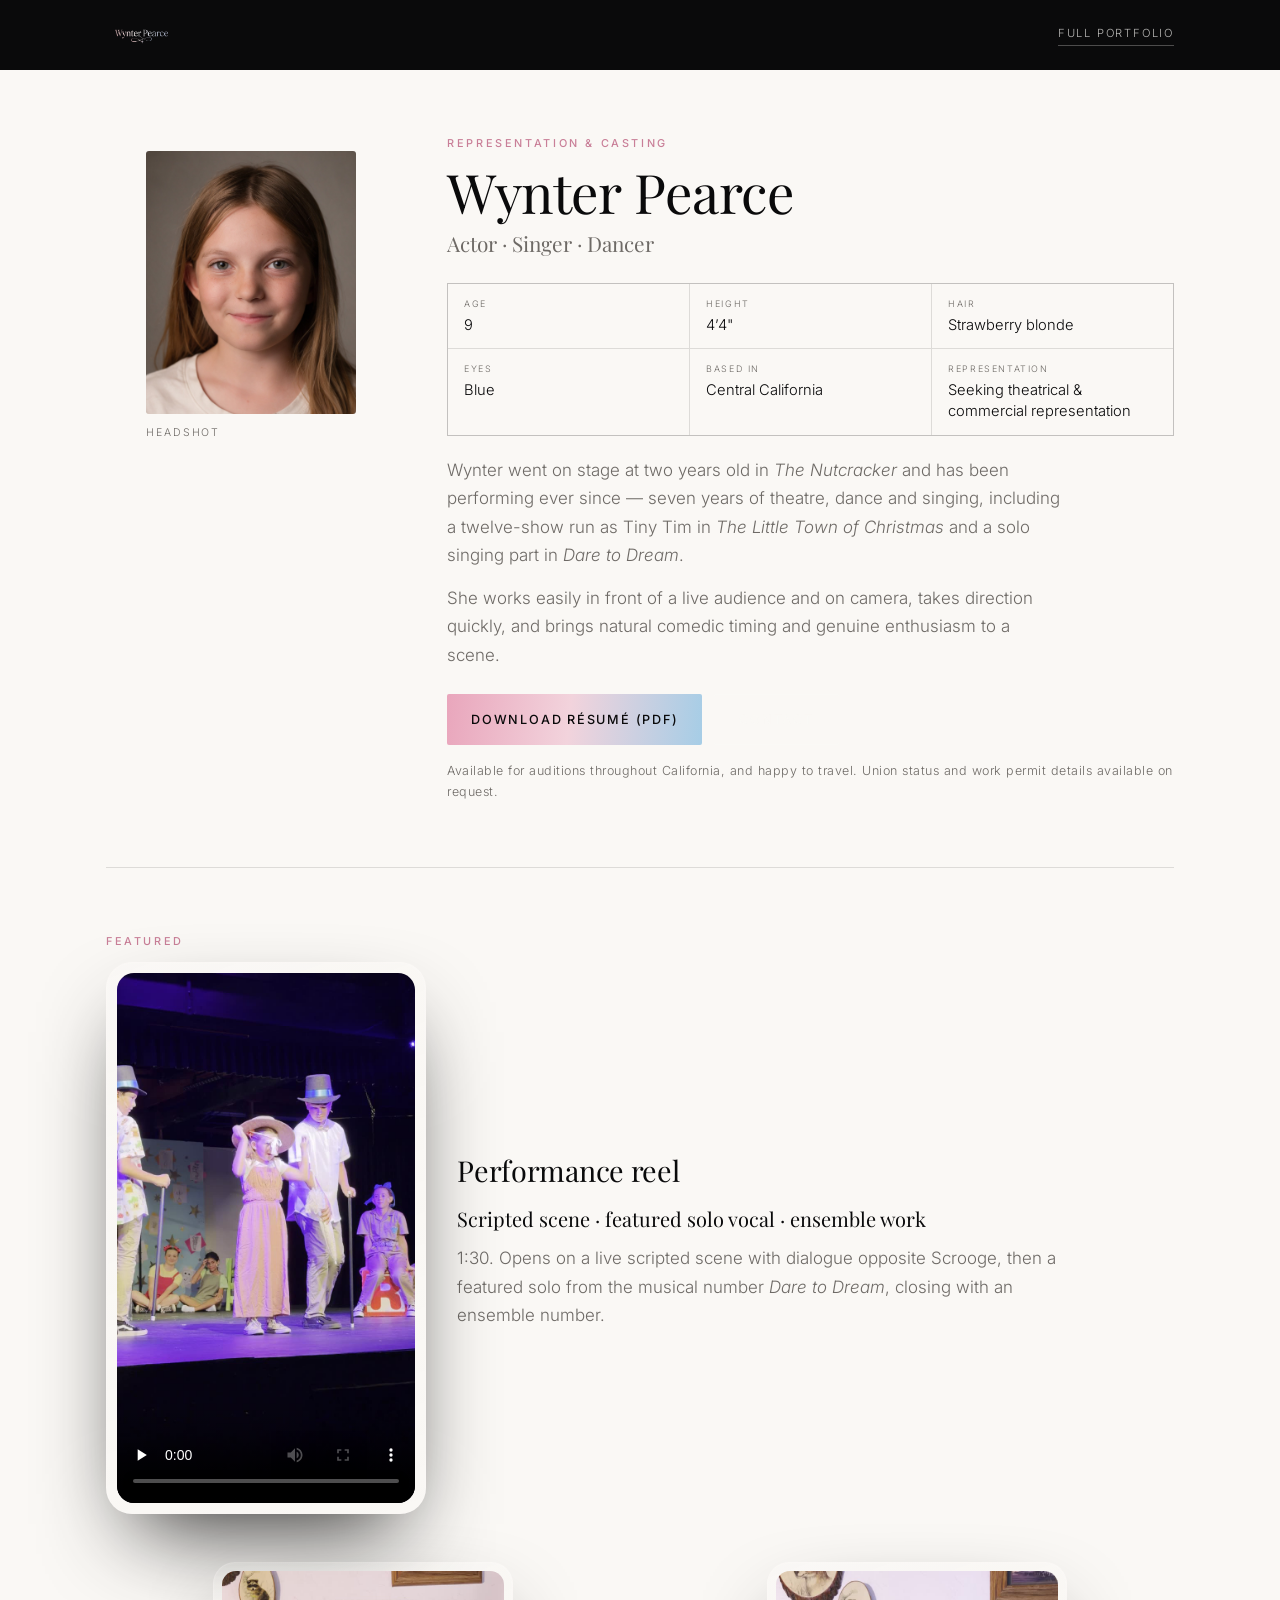
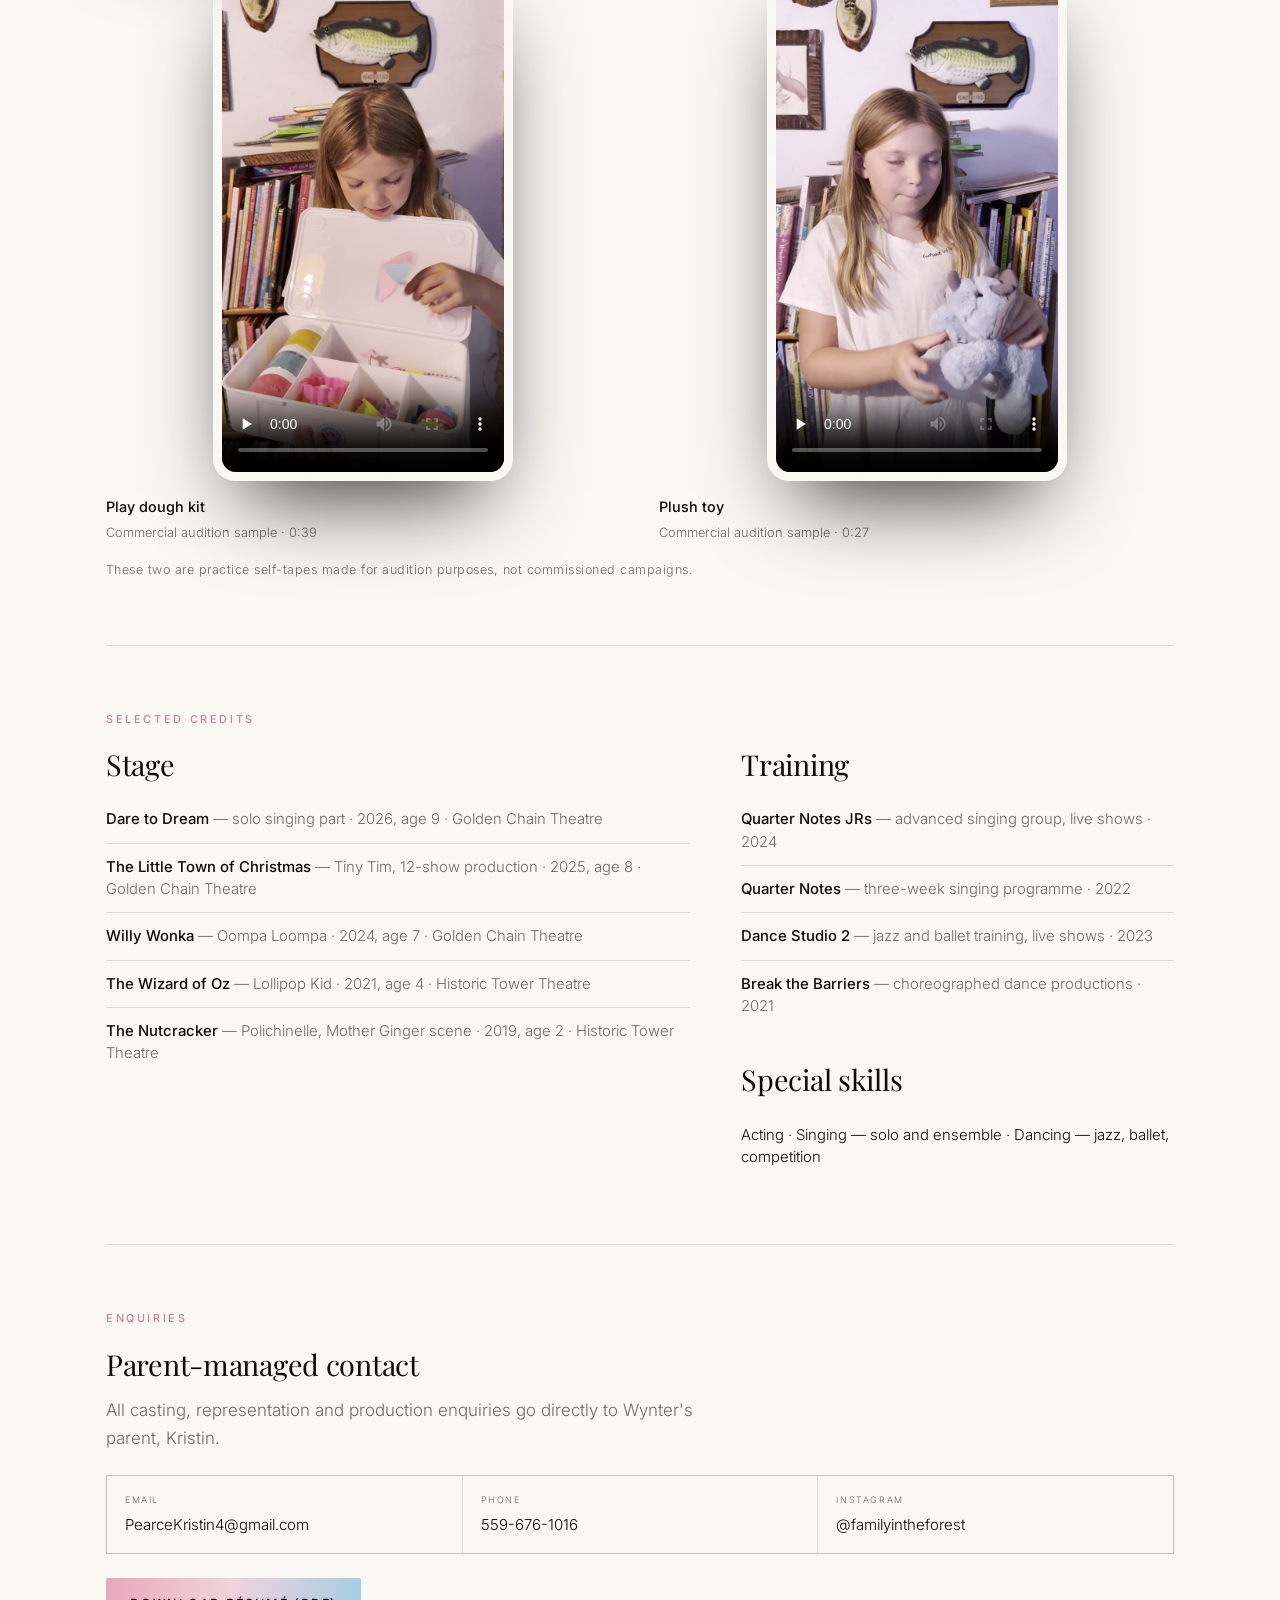
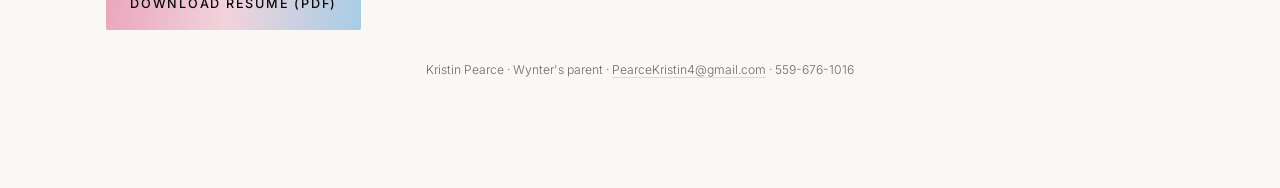
==== representation/index.html @ f8c3c770 "Add the representation and casting page for agency submissions - new page at /representation: headsh" ====
<!DOCTYPE html>
<html lang="en">
<head>
<meta charset="utf-8">
<meta name="viewport" content="width=device-width, initial-scale=1">
<title>Wynter Pearce — Representation &amp; Casting | Actor, Singer, Dancer</title>
<meta name="description" content="Representation and casting information for Wynter Pearce, a nine-year-old actor, singer and dancer from Central California. Performance reel, commercial audition samples, selected credits and a downloadable résumé. Enquiries handled by her parent.">
<link rel="canonical" href="https://wynterpearce.com/representation">
<meta name="theme-color" content="#0A0A0B">
<script>document.documentElement.className += ' js';</script>
<meta name="robots" content="index, follow">

<meta property="og:type" content="profile">
<meta property="og:title" content="Wynter Pearce — Representation &amp; Casting">
<meta property="og:description" content="Child actor, singer and dancer in Central California. Performance reel, commercial audition samples and credits for agents and casting directors.">
<meta property="og:url" content="https://wynterpearce.com/representation">
<meta property="og:image" content="https://wynterpearce.com/assets/img/representation-og.jpg">
<meta property="og:image:width" content="1200">
<meta property="og:image:height" content="630">
<meta property="og:image:alt" content="Wynter Pearce, actor, singer and dancer">
<meta name="twitter:card" content="summary_large_image">
<meta name="twitter:title" content="Wynter Pearce — Representation &amp; Casting">
<meta name="twitter:description" content="Child actor, singer and dancer in Central California. Performance reel, commercial audition samples and credits.">
<meta name="twitter:image" content="https://wynterpearce.com/assets/img/representation-og.jpg">

<link rel="icon" href="../assets/img/favicon.png" type="image/png">
<link rel="apple-touch-icon" href="../assets/img/favicon-180.png">
<link rel="preconnect" href="https://fonts.googleapis.com">
<link rel="preconnect" href="https://fonts.gstatic.com" crossorigin>
<link href="https://fonts.googleapis.com/css2?family=Playfair+Display:ital,wght@0,400;0,500;1,400&family=Inter:wght@300;400;500&display=swap" rel="stylesheet">
<link rel="stylesheet" href="../assets/css/styles.css">
<style>
/* ---- representation page only: quiet, scannable, no distractions ---- */
.rep{background:var(--paper)}
.rep__bar{background:var(--ink)}
.rep__bar-in{
  width:100%; max-width:var(--maxw); margin:0 auto; padding:20px var(--gut);
  display:flex; align-items:center; gap:20px;
}
.rep__bar-in img{height:30px; width:auto}
.rep__back{
  margin-left:auto; font-size:.7rem; letter-spacing:.16em; text-transform:uppercase;
  color:rgba(250,248,245,.72); border-bottom:1px solid rgba(250,248,245,.28); padding-bottom:3px;
}
.rep__back:hover{color:#fff}
.rep__wrap{width:100%; max-width:var(--maxw); margin:0 auto; padding:0 var(--gut)}
.rep section{padding:clamp(38px,5vw,64px) 0; border-bottom:1px solid var(--hair)}
.rep section:last-of-type{border-bottom:none}
.rep__eyebrow{
  font-size:.68rem; letter-spacing:.24em; text-transform:uppercase; color:var(--rose-deep);
  font-weight:500; margin-bottom:12px;
}
.rep h1{font-size:clamp(2.2rem,5vw,3.4rem); line-height:1.02; margin-bottom:6px}
.rep__tag{font-family:var(--display); font-size:clamp(1.05rem,1.7vw,1.3rem); color:var(--grey); margin-bottom:20px}
.rep h2{font-size:clamp(1.3rem,2.4vw,1.8rem); margin-bottom:8px}
.rep__intro{display:grid; grid-template-columns:minmax(190px,290px) 1fr; gap:clamp(24px,4vw,60px); align-items:start}
.rep__shot img{width:100%; height:auto; display:block; border-radius:3px}
.rep__shot figcaption{
  margin-top:10px; font-size:.66rem; letter-spacing:.18em; text-transform:uppercase; color:var(--grey);
}
.rep__stats{display:grid; grid-template-columns:repeat(3,1fr); gap:1px; margin:22px 0 20px;
  background:var(--hair); border:1px solid var(--hair)}
.rep__stats > div{background:var(--paper); padding:12px 16px}
.rep__stats dt{font-size:.56rem; letter-spacing:.18em; text-transform:uppercase; color:var(--grey); margin-bottom:4px}
.rep__stats dd{margin:0; font-size:.92rem; line-height:1.45}
.rep__body{color:var(--grey); max-width:62ch}
.rep__body + .rep__body{margin-top:14px}
.rep__actions{display:flex; flex-wrap:wrap; gap:12px; margin-top:24px}
.rep__meta{margin-top:16px; font-size:.78rem; letter-spacing:.04em; color:var(--grey)}
.rep__feature{display:grid; grid-template-columns:minmax(220px,300px) 1fr; gap:clamp(24px,4vw,56px); align-items:center}
.rep__player{width:100%}
.rep__player .frame{margin:0}
.rep__player .frame__video{aspect-ratio:9/16}
.rep__credit{font-family:var(--display); font-size:clamp(1.05rem,1.7vw,1.25rem); margin-bottom:8px}
.rep__comms{display:grid; grid-template-columns:1fr 1fr; gap:clamp(20px,3vw,40px); margin-top:clamp(30px,4vw,48px)}
.rep__comms figure{margin:0}
.rep__comms figcaption{margin-top:14px; font-size:.8rem; color:var(--grey)}
.rep__comms figcaption strong{display:block; font-weight:500; color:var(--ink); font-size:.9rem; margin-bottom:3px}
.rep__cols{display:grid; grid-template-columns:1.35fr 1fr; gap:clamp(24px,4vw,60px)}
.rep__list{margin:0}
.rep__list li{
  padding:12px 0; border-bottom:1px solid var(--hair); font-size:.93rem; line-height:1.5;
}
.rep__list li:last-child{border-bottom:none}
.rep__list strong{font-weight:500}
.rep__list em{font-style:normal; color:var(--grey)}
.rep__contact{
  display:grid; grid-template-columns:repeat(3,1fr); gap:1px; background:var(--hair);
  border:1px solid var(--hair); margin-top:22px;
}
.rep__contact > a, .rep__contact > div{background:var(--paper); padding:16px 18px; display:block}
.rep__contact dt{font-size:.56rem; letter-spacing:.18em; text-transform:uppercase; color:var(--grey); margin-bottom:5px}
.rep__contact dd, .rep__contact span{display:block; font-size:.94rem; color:var(--ink); margin:0}
.rep__contact a:hover span{color:var(--rose-deep)}
.rep__foot{padding:30px 0 44px; font-size:.76rem; color:var(--grey); text-align:center}
.rep__foot a{border-bottom:1px solid var(--hair)}
@media (max-width:820px){
  .rep__intro, .rep__feature, .rep__cols{grid-template-columns:1fr; gap:26px}
  .rep__stats{grid-template-columns:repeat(2,1fr)}
  .rep__stats > div:last-child{grid-column:1 / -1}
  .rep__comms{grid-template-columns:1fr}
  .rep__contact{grid-template-columns:1fr}
  .rep__player .frame{width:min(300px,84%)}
}
</style>
</head>
<body class="rep">

<header class="rep__bar">
  <div class="rep__bar-in">
    <a href="../index.html" aria-label="Wynter Pearce — full portfolio">
      <img src="../assets/img/logo-transparent.png" alt="Wynter Pearce" width="900" height="381">
    </a>
    <a class="rep__back" href="../index.html">Full portfolio</a>
  </div>
</header>

<main class="rep__wrap">

  <!-- ---- who she is, at a glance ---- -->
  <section>
    <div class="rep__intro">
      <figure class="rep__shot">
        <img src="../assets/img/headshot-studio.jpg" alt="Wynter Pearce — headshot" width="1000" height="1250">
        <figcaption>Headshot</figcaption>
      </figure>

      <div>
        <p class="rep__eyebrow">Representation &amp; casting</p>
        <h1>Wynter Pearce</h1>
        <p class="rep__tag">Actor &middot; Singer &middot; Dancer</p>

        <dl class="rep__stats">
          <div><dt>Age</dt><dd>9</dd></div>
          <div><dt>Height</dt><dd>4&rsquo;4&quot;</dd></div>
          <div><dt>Hair</dt><dd>Strawberry blonde</dd></div>
          <div><dt>Eyes</dt><dd>Blue</dd></div>
          <div><dt>Based in</dt><dd>Central California</dd></div>
          <div><dt>Representation</dt><dd>Seeking theatrical &amp; commercial representation</dd></div>
        </dl>

        <p class="rep__body">Wynter went on stage at two years old in <em>The Nutcracker</em> and has been performing ever since &mdash; seven years of theatre, dance and singing, including a twelve-show run as Tiny Tim in <em>The Little Town of Christmas</em> and a solo singing part in <em>Dare to Dream</em>.</p>
        <p class="rep__body">She works easily in front of a live audience and on camera, takes direction quickly, and brings natural comedic timing and genuine enthusiasm to a scene.</p>

        <div class="rep__actions">
          <a class="btn btn--primary" href="../assets/wynter-pearce-resume.pdf" download>Download résumé (PDF)</a>
          <a class="btn btn--ghost" href="#contact">Contact</a>
        </div>
        <p class="rep__meta">Available for auditions throughout California, and happy to travel. Union status and work permit details available on request.</p>
      </div>
    </div>
  </section>

  <!-- ---- featured performance ---- -->
  <section>
    <p class="rep__eyebrow">Featured</p>
    <div class="rep__feature">
      <div class="rep__player">
        <div class="frame">
          <video class="frame__video" controls playsinline preload="none"
                 poster="../assets/img/poster-reel.jpg"
                 aria-label="Wynter Pearce performance reel, 90 seconds">
            <source src="../assets/video/reel-1080.mp4" type="video/mp4">
          </video>
        </div>
      </div>
      <div>
        <h2>Performance reel</h2>
        <p class="rep__credit">Scripted scene &middot; featured solo vocal &middot; ensemble work</p>
        <p class="rep__body">1:30. Opens on a live scripted scene with dialogue opposite Scrooge, then a featured solo from the musical number <em>Dare to Dream</em>, closing with an ensemble number.</p>
      </div>
    </div>

    <div class="rep__comms">
      <figure>
        <div class="frame frame--tight">
          <video class="frame__video" controls playsinline preload="none"
                 poster="../assets/img/poster-youngwild.jpg"
                 aria-label="Commercial audition sample: play dough kit">
            <source src="../assets/video/commercial-youngwild.mp4" type="video/mp4">
          </video>
        </div>
        <figcaption><strong>Play dough kit</strong>Commercial audition sample &middot; 0:39</figcaption>
      </figure>
      <figure>
        <div class="frame frame--tight">
          <video class="frame__video" controls playsinline preload="none"
                 poster="../assets/img/poster-aurora.jpg"
                 aria-label="Commercial audition sample: plush toy">
            <source src="../assets/video/commercial-aurora.mp4" type="video/mp4">
          </video>
        </div>
        <figcaption><strong>Plush toy</strong>Commercial audition sample &middot; 0:27</figcaption>
      </figure>
    </div>
    <p class="rep__meta">These two are practice self-tapes made for audition purposes, not commissioned campaigns.</p>
  </section>

  <!-- ---- credits ---- -->
  <section>
    <p class="rep__eyebrow">Selected credits</p>
    <div class="rep__cols">
      <div>
        <h2>Stage</h2>
        <ul class="rep__list">
          <li><strong>Dare to Dream</strong> <em>&mdash; solo singing part &middot; 2026, age 9 &middot; Golden Chain Theatre</em></li>
          <li><strong>The Little Town of Christmas</strong> <em>&mdash; Tiny Tim, 12-show production &middot; 2025, age 8 &middot; Golden Chain Theatre</em></li>
          <li><strong>Willy Wonka</strong> <em>&mdash; Oompa Loompa &middot; 2024, age 7 &middot; Golden Chain Theatre</em></li>
          <li><strong>The Wizard of Oz</strong> <em>&mdash; Lollipop Kid &middot; 2021, age 4 &middot; Historic Tower Theatre</em></li>
          <li><strong>The Nutcracker</strong> <em>&mdash; Polichinelle, Mother Ginger scene &middot; 2019, age 2 &middot; Historic Tower Theatre</em></li>
        </ul>
      </div>
      <div>
        <h2>Training</h2>
        <ul class="rep__list">
          <li><strong>Quarter Notes JRs</strong> <em>&mdash; advanced singing group, live shows &middot; 2024</em></li>
          <li><strong>Quarter Notes</strong> <em>&mdash; three-week singing programme &middot; 2022</em></li>
          <li><strong>Dance Studio 2</strong> <em>&mdash; jazz and ballet training, live shows &middot; 2023</em></li>
          <li><strong>Break the Barriers</strong> <em>&mdash; choreographed dance productions &middot; 2021</em></li>
        </ul>
        <h2 style="margin-top:26px">Special skills</h2>
        <ul class="rep__list">
          <li>Acting &middot; Singing &mdash; solo and ensemble &middot; Dancing &mdash; jazz, ballet, competition</li>
        </ul>
      </div>
    </div>
  </section>

  <!-- ---- contact ---- -->
  <section id="contact">
    <p class="rep__eyebrow">Enquiries</p>
    <h2>Parent-managed contact</h2>
    <p class="rep__body">All casting, representation and production enquiries go directly to Wynter's parent, Kristin.</p>

    <dl class="rep__contact">
      <a href="mailto:PearceKristin4@gmail.com"><dt>Email</dt><dd>PearceKristin4@gmail.com</dd></a>
      <a href="tel:+15596761016"><dt>Phone</dt><dd>559-676-1016</dd></a>
      <a href="https://www.instagram.com/familyintheforest" target="_blank" rel="noopener me"><dt>Instagram</dt><dd>@familyintheforest</dd></a>
    </dl>

    <div class="rep__actions">
      <a class="btn btn--primary" href="../assets/wynter-pearce-resume.pdf" download>Download résumé (PDF)</a>
      <a class="btn btn--ghost" href="../index.html">Full portfolio, photographs and stage footage</a>
    </div>

    <p class="rep__foot">
      Kristin Pearce &middot; Wynter's parent &middot; <a href="mailto:PearceKristin4@gmail.com">PearceKristin4@gmail.com</a> &middot; 559-676-1016
    </p>
  </section>

</main>

<script type="application/ld+json">
{
  "@context": "https://schema.org",
  "@type": "Person",
  "name": "Wynter Pearce",
  "jobTitle": "Actor",
  "url": "https://wynterpearce.com/representation",
  "description": "Nine-year-old actor, singer and dancer in Central California, working in theatre and commercial performance.",
  "address": { "@type": "PostalAddress", "addressRegion": "California" }
}
</script>
</body>
</html>
---- assets/css/styles.css ----
/* ============================================================
   Wynter Pearce — acting portfolio
   Design system + layout. No frameworks, no build step.
   ============================================================ */

:root{
  --ink:#0A0A0B;
  --ink-2:#131315;
  --ink-3:#1C1C1F;
  --paper:#FAF8F5;
  --paper-2:#F3EFE8;
  --rose:#E9A6BC;
  --rose-deep:#C97F98;
  --ice:#A6CDE6;
  --ice-deep:#7FA9C4;
  --grey:#6E6A66;
  --grey-2:#9A9490;
  --hair:rgba(10,10,11,.12);
  --hair-dark:rgba(250,248,245,.16);

  --display:"Playfair Display", "Iowan Old Style", "Palatino Linotype", Palatino, Georgia, serif;
  --text:"Inter", -apple-system, BlinkMacSystemFont, "Segoe UI", Roboto, Helvetica, Arial, sans-serif;

  --maxw:1180px;
  --gut:clamp(20px, 5vw, 56px);
  --sect:clamp(76px, 11vw, 168px);
  --bar:86px;
}

*,*::before,*::after{box-sizing:border-box}
html{-webkit-text-size-adjust:100%; scroll-behavior:smooth}
body{
  margin:0; background:var(--paper); color:var(--ink);
  font-family:var(--text); font-weight:300; font-size:17px; line-height:1.68;
  font-feature-settings:"kern" 1,"liga" 1; -webkit-font-smoothing:antialiased;
  overflow-x:hidden;
}
img,video{max-width:100%; display:block}
a{color:inherit; text-decoration:none}
h1,h2,h3,h4{margin:0; font-weight:400; font-family:var(--display); letter-spacing:-.01em}
p{margin:0}
ul{margin:0; padding:0; list-style:none}
::selection{background:var(--rose); color:var(--ink)}

.wrap{width:100%; max-width:var(--maxw); margin:0 auto; padding:0 var(--gut)}
.wrap--narrow{max-width:820px}
.display{font-family:var(--display)}
.dim{color:var(--grey); font-size:.86rem; letter-spacing:.01em}
.dot{opacity:.42; padding:0 .18em}
.skip{position:absolute; left:-9999px; top:0}
.skip:focus{left:14px; top:14px; z-index:99; background:var(--ink); color:#fff; padding:10px 16px; border-radius:2px}

/* ---------- sticky top bar ---------- */
.topbar{
  position:fixed; inset:0 0 auto 0; z-index:50; height:var(--bar);
  display:flex; flex-direction:column; justify-content:center;
  background:transparent; transition:background .45s ease, box-shadow .45s ease;
}
.topbar__inner{
  width:100%; max-width:var(--maxw); margin:0 auto; padding:0 var(--gut);
  display:flex; align-items:center; gap:clamp(16px,3vw,40px);
}
.topbar__brand img{width:auto; height:34px; filter:brightness(1.06)}
.topbar__rule{
  position:absolute; inset:auto 0 0 0; height:1px; background:transparent; transition:background .45s ease;
}
.nav{display:flex; align-items:center; gap:clamp(10px,1.6vw,26px); margin-left:auto;
     overflow-x:auto; scrollbar-width:none; -webkit-overflow-scrolling:touch; padding:4px 0}
.nav::-webkit-scrollbar{display:none}
.nav a{
  font-size:.8rem; letter-spacing:.13em; text-transform:uppercase; font-weight:400;
  color:rgba(250,248,245,.72); white-space:nowrap; padding:6px 2px; position:relative;
  transition:color .25s ease;
}
.nav a::after{
  content:""; position:absolute; left:2px; right:2px; bottom:0; height:1px;
  background:linear-gradient(90deg,var(--rose),var(--ice)); transform:scaleX(0);
  transform-origin:left; transition:transform .35s cubic-bezier(.2,.7,.2,1);
}
.nav a:hover,.nav a:focus-visible{color:#fff}
.nav a:hover::after,.nav a.is-active::after{transform:scaleX(1)}
.nav a.is-active{color:#fff}
.nav__cta{border:1px solid rgba(250,248,245,.4); border-radius:2px; padding:8px 16px !important; margin-left:4px}
.nav__cta:hover{background:rgba(250,248,245,.1)}
.menu-btn{
  display:none; margin-left:auto; align-items:center; gap:10px; cursor:pointer;
  background:transparent; border:1px solid rgba(250,248,245,.35); border-radius:2px;
  color:rgba(250,248,245,.88); padding:9px 14px; font-family:var(--text);
  font-size:.7rem; letter-spacing:.18em; text-transform:uppercase;
}
.menu-btn__bars{display:inline-flex; flex-direction:column; gap:4px}
.menu-btn__bars i{display:block; width:14px; height:1px; background:currentColor; transition:transform .3s ease}
.topbar.is-menu .menu-btn__bars i:first-child{transform:translateY(2.5px) rotate(45deg)}
.topbar.is-menu .menu-btn__bars i:last-child{transform:translateY(-2.5px) rotate(-45deg)}
.topbar.is-scrolled{background:rgba(10,10,11,.86); backdrop-filter:blur(14px) saturate(1.2)}
.topbar.is-scrolled .topbar__rule{background:var(--hair-dark)}
.nav a:focus-visible,.topbar__brand:focus-visible,.btn:focus-visible,.scrollcue:focus-visible{outline:1px solid var(--ice); outline-offset:3px}

/* ---------- hero ---------- */
.hero{
  position:relative; background:var(--ink); color:var(--paper);
  padding:calc(var(--bar) + clamp(28px,5vw,64px)) 0 clamp(60px,8vw,110px);
  min-height:min(100svh,940px); display:flex; flex-direction:column;
  justify-content:center; align-items:stretch; overflow:hidden;
}
.hero__facts{margin-top:clamp(30px,4.5vw,58px)}
.hero__glow{
  position:absolute; inset:-20% -10% auto -10%; height:78%;
  background:
    radial-gradient(42% 55% at 26% 34%, rgba(233,166,188,.20), transparent 70%),
    radial-gradient(40% 52% at 74% 46%, rgba(166,205,230,.19), transparent 72%);
  filter:blur(10px); pointer-events:none;
}
.hero__grid{
  position:relative; display:grid; gap:clamp(36px,5vw,60px);
  grid-template-columns:1.28fr .82fr; align-items:center;
}
.eyebrow{
  font-size:.78rem; letter-spacing:.28em; text-transform:uppercase; color:var(--rose-deep);
  font-weight:500; margin-bottom:clamp(14px,2vw,22px);
}
.band--ink .eyebrow,.hero .eyebrow{color:var(--rose)}
.hero__logo{width:min(560px,100%); height:auto; margin:0 0 clamp(14px,2vw,22px); filter:brightness(1.04)}
.hero__line{font-family:var(--display); font-size:clamp(1.15rem,2vw,1.5rem); color:#fff; margin-bottom:.5rem}
.lede{color:rgba(250,248,245,.74); max-width:46ch; font-size:clamp(.96rem,1.15vw,1.05rem)}
.hero__seeking{
  margin-top:20px; font-size:.74rem; letter-spacing:.18em; text-transform:uppercase;
  color:rgba(250,248,245,.6);
}
.hero__actions{display:flex; flex-wrap:wrap; gap:12px; margin-top:clamp(22px,3vw,34px)}
.btn{
  display:inline-flex; align-items:center; gap:10px; font-size:.79rem; letter-spacing:.14em;
  text-transform:uppercase; padding:14px 24px; border-radius:2px; border:1px solid transparent;
  transition:transform .3s cubic-bezier(.2,.7,.2,1), background .3s ease, color .3s ease, border-color .3s ease;
}
.btn--primary{
  color:#0A0A0B; background:linear-gradient(96deg,var(--rose),#F2D3DC 48%,var(--ice));
  border:none; font-weight:500;
}
.btn--primary:hover{transform:translateY(-2px)}
.btn--ghost{border-color:rgba(250,248,245,.35); color:rgba(250,248,245,.9)}
.btn--ghost:hover{background:rgba(250,248,245,.09); transform:translateY(-2px)}
.btn--disabled{
  border-color:var(--hair); color:var(--grey-2); cursor:not-allowed;
  background:transparent; letter-spacing:.12em;
}
.note--inline{color:rgba(250,248,245,.72); font-size:.8rem; margin-top:20px; max-width:44ch; line-height:1.65}
.note--inline a{color:rgba(250,248,245,.88); border-bottom:1px solid rgba(250,248,245,.38)}

.hero__player{justify-self:center}
.frame{
  position:relative; width:min(320px,74vw); margin:0 auto; padding:10px;
  border:1px solid var(--hair-dark); border-radius:26px;
  background:linear-gradient(160deg,rgba(250,248,245,.10),rgba(250,248,245,.02));
  box-shadow:0 40px 90px -30px rgba(0,0,0,.85), 0 0 0 1px rgba(255,255,255,.03) inset;
}
.frame__video{width:100%; aspect-ratio:9/16; border-radius:17px; background:#000; object-fit:cover}
.frame__caption{
  text-align:center; color:rgba(250,248,245,.5); font-size:.74rem; letter-spacing:.1em;
  text-transform:uppercase; margin-top:16px;
}
.scrollcue{
  position:absolute; left:50%; bottom:26px; transform:translateX(-50%);
  width:24px; height:40px; border:1px solid rgba(250,248,245,.22); border-radius:12px;
}
.scrollcue span{
  position:absolute; left:50%; top:7px; width:3px; height:7px; margin-left:-1.5px;
  background:var(--rose); border-radius:2px; animation:cue 2.1s infinite;
}
@keyframes cue{0%{transform:translateY(0); opacity:0}25%{opacity:1}70%{transform:translateY(14px); opacity:0}100%{opacity:0}}

/* ---------- bands & headings ---------- */
.band{padding:var(--sect) 0; background:var(--paper)}
.band--alt{background:var(--paper-2)}
.band--ink{background:var(--ink); color:var(--paper)}
.band--ink .lede{color:rgba(250,248,245,.66)}
.band--ink .dim{color:rgba(250,248,245,.52)}
.band--ink .note{color:rgba(250,248,245,.5)}
.shead{max-width:760px; margin-bottom:clamp(34px,5vw,64px)}
.shead h2{font-size:clamp(2.1rem,5.2vw,4rem); line-height:1.03; margin-bottom:clamp(12px,2vw,20px)}
.shead .lede{color:var(--grey); max-width:58ch}
.shead__actions{margin-top:22px}
.shead--tight{margin-bottom:clamp(22px,3vw,36px)}
.sub{font-size:clamp(1.4rem,2.6vw,2rem); margin:clamp(34px,5vw,64px) 0 10px}
.subnote{color:var(--grey); max-width:60ch; margin-bottom:clamp(20px,2.6vw,30px)}
.note{color:var(--grey); font-size:.84rem; max-width:74ch; margin-top:clamp(20px,3vw,32px); line-height:1.65}
.band [id]{scroll-margin-top:calc(var(--bar) + 24px)}

/* ---------- on camera ---------- */
.oncamera{display:grid; grid-template-columns:1fr minmax(210px,290px); gap:clamp(28px,5vw,70px); align-items:center}
.oncamera__copy h2{font-size:clamp(2rem,4.6vw,3.4rem); line-height:1.05; margin-bottom:clamp(14px,2vw,20px)}
.oncamera .lede{margin-bottom:22px; max-width:46ch}
.oncamera__credit{font-family:var(--display); font-size:clamp(1.05rem,1.7vw,1.3rem); color:#fff}
.oncamera__player{width:100%; justify-self:center}
.oncamera__player .frame--tight{width:min(290px,80%)}

/* ---------- photography strip ---------- */
.photostrip{
  --stripgap:clamp(8px,1.2vw,16px);
  position:relative; background:var(--ink);
  padding:clamp(16px,2.2vw,26px) 0 clamp(10px,1.6vw,18px);
}
.photostrip__viewport{
  overflow-x:auto; overflow-y:hidden; cursor:grab;
  scrollbar-width:none; -ms-overflow-style:none;
}
.photostrip__viewport::-webkit-scrollbar{display:none}
.photostrip__viewport.is-dragging{cursor:grabbing}
.photostrip__viewport:focus-visible{outline:1px solid var(--ice); outline-offset:-2px}
.photostrip__track{display:flex; gap:var(--stripgap); width:max-content}
.photostrip__item{
  flex:0 0 auto; padding:0; border:0; background:none; cursor:zoom-in;
  border-radius:3px; overflow:hidden; line-height:0; display:block;
  transition:opacity .35s ease;
}
.photostrip__item img{
  height:clamp(240px,30vw,440px); width:auto; display:block; object-fit:cover;
  transition:transform .7s cubic-bezier(.2,.7,.2,1), filter .5s ease;
}
.photostrip__item:hover img{transform:scale(1.035); filter:brightness(1.06)}
.photostrip__item:focus-visible{outline:1px solid var(--ice); outline-offset:3px}
.photostrip__nav{
  position:absolute; top:50%; margin-top:clamp(-30px,-2.4vw,-14px); z-index:3;
  width:46px; height:46px; border-radius:50%; display:none; place-items:center;
  border:1px solid rgba(250,248,245,.34); background:rgba(10,10,11,.62);
  backdrop-filter:blur(8px); color:#fff; cursor:pointer;
  opacity:0; transition:opacity .3s ease, background .3s ease, transform .3s ease;
}
.js .photostrip__nav{display:grid}
.photostrip__nav svg{width:22px; height:22px}
.photostrip__nav--prev{left:clamp(10px,2vw,26px)}
.photostrip__nav--next{right:clamp(10px,2vw,26px)}
.photostrip:hover .photostrip__nav,
.photostrip__nav:focus-visible,
.photostrip__viewport:focus-visible ~ .photostrip__nav{opacity:1}
.photostrip__nav:hover{background:rgba(10,10,11,.85); transform:scale(1.06)}
.photostrip__hint{
  display:none; margin:0; padding:12px var(--gut) 0; text-align:center;
  font-size:.7rem; letter-spacing:.14em; text-transform:uppercase;
  color:rgba(250,248,245,.4);
}
.js .photostrip__hint{display:block}
@media (hover:none){
  .photostrip__nav{opacity:1}
  .photostrip__item{cursor:pointer}
}

/* ---------- lightbox ---------- */
.lightbox{
  position:fixed; inset:0; z-index:120; background:rgba(8,8,9,.95);
  display:grid; place-items:center; padding:clamp(56px,7vw,88px) clamp(16px,6vw,88px);
}
.lightbox[hidden]{display:none}
.lightbox__figure{margin:0; display:grid; gap:16px; justify-items:center; max-width:100%; max-height:100%}
.lightbox__img{
  max-width:100%; max-height:calc(100vh - 200px); width:auto; height:auto;
  border-radius:3px; box-shadow:0 40px 90px -30px rgba(0,0,0,.9);
  background:rgba(250,248,245,.04);
}
.lightbox__cap{
  color:rgba(250,248,245,.72); font-size:.78rem; letter-spacing:.14em; text-transform:uppercase;
}
.lightbox__btn{
  position:absolute; width:46px; height:46px; border-radius:50%; display:grid; place-items:center;
  border:1px solid rgba(250,248,245,.32); background:rgba(250,248,245,.07); color:#fff; cursor:pointer;
  transition:background .25s ease, transform .25s ease;
}
.lightbox__btn svg{width:22px; height:22px}
.lightbox__btn:hover{background:rgba(250,248,245,.18)}
.lightbox__close{top:clamp(14px,3vw,28px); right:clamp(14px,3vw,28px)}
.lightbox__prev{left:clamp(10px,2.5vw,34px); top:50%; transform:translateY(-50%)}
.lightbox__prev:hover{transform:translateY(-50%) scale(1.06)}
.lightbox__next{right:clamp(10px,2.5vw,34px); top:50%; transform:translateY(-50%)}
.lightbox__next:hover{transform:translateY(-50%) scale(1.06)}
body.lb-open{overflow:hidden}

/* ---------- casting profile ---------- */
.castprofile{
  border-top:1px solid var(--hair); border-bottom:1px solid var(--hair);
  padding:clamp(18px,2.4vw,26px) 0; margin-bottom:clamp(26px,4vw,44px);
}
.castprofile__title{
  font-family:var(--text); font-weight:500; font-size:.7rem; letter-spacing:.22em;
  text-transform:uppercase; color:var(--grey); margin-bottom:12px;
}
.castprofile__list{display:grid; grid-template-columns:repeat(4,1fr); gap:0; margin:0}
.castprofile__list > div{padding:14px 26px; border-right:1px solid var(--hair)}
.castprofile__list > div:nth-child(4n+1){padding-left:0}
.castprofile__list > div:nth-child(4n){padding-right:0; border-right:none}
.castprofile dt{
  display:inline-block; font-size:.56rem; letter-spacing:.18em; text-transform:uppercase;
  color:var(--grey); background:rgba(10,10,11,.06); border-radius:999px;
  padding:5px 10px; line-height:1; margin-bottom:8px;
}
.castprofile dd{margin:0; font-size:.95rem; color:var(--ink); line-height:1.5}

/* ---------- headshot lead ---------- */
.hslead{
  display:grid; grid-template-columns:minmax(190px,258px) 1fr;
  gap:clamp(20px,3.4vw,52px); align-items:center; margin-bottom:clamp(26px,4vw,48px);
}
.hslead__shot{margin:0}
.hslead__shot img{width:100%; height:auto; display:block; border-radius:3px}
.hslead__shot figcaption{
  margin-top:10px; font-size:.7rem; letter-spacing:.18em; text-transform:uppercase; color:var(--grey);
}
.hslead__side p{color:var(--grey); max-width:none; font-size:.97rem; line-height:1.72}
.hslead__side p + p{margin-top:14px}

/* ---------- headshots ---------- */
.looks{display:grid; grid-template-columns:repeat(3,1fr); gap:clamp(12px,2vw,22px); margin-bottom:clamp(32px,5vw,60px)}
.look{margin:0}
.look__slot{
  aspect-ratio:9/16; border:1px dashed var(--hair); border-radius:3px;
  display:grid; place-items:center; background:linear-gradient(180deg,rgba(10,10,11,.03),transparent);
}
.look__slot span{
  font-size:.7rem; letter-spacing:.26em; text-transform:uppercase; color:var(--grey-2);
}
.look figcaption{margin-top:10px; font-size:.76rem; color:var(--grey); letter-spacing:.02em}

.strip{
  display:grid; grid-auto-flow:column; grid-auto-columns:minmax(190px,1fr);
  gap:clamp(10px,1.6vw,18px); overflow-x:auto; padding-bottom:14px;
  scroll-snap-type:x mandatory; scrollbar-width:thin;
  -webkit-mask-image:linear-gradient(90deg,#000 0,#000 94%,transparent 100%);
  mask-image:linear-gradient(90deg,#000 0,#000 94%,transparent 100%);
}
.strip figure{margin:0; scroll-snap-align:start}
.strip img{
  aspect-ratio:9/16; object-fit:cover; border-radius:3px; width:100%;
  transition:transform .6s cubic-bezier(.2,.7,.2,1), filter .6s ease;
  filter:saturate(.96);
}
.strip figure:hover img{transform:translateY(-6px); filter:saturate(1.04)}
.strip figcaption{
  margin-top:10px; font-size:.72rem; letter-spacing:.16em; text-transform:uppercase; color:var(--grey);
}

/* ---------- performances ---------- */
.plates{display:grid; grid-template-columns:1.1fr .9fr; gap:clamp(12px,2vw,22px)}
.plates__side{display:grid; gap:clamp(12px,2vw,22px)}
.plate{margin:0; position:relative; overflow:hidden; border-radius:3px}
.plate img{width:100%; height:100%; object-fit:cover}
.plate--tall img{aspect-ratio:3/4}
.plate figcaption{
  position:absolute; left:0; right:0; bottom:0; padding:26px 20px 16px;
  font-size:.75rem; letter-spacing:.1em; text-transform:uppercase; color:#fff;
  background:linear-gradient(0deg,rgba(8,8,9,.82),rgba(8,8,9,0));
}
.plate figcaption .dim{color:rgba(255,255,255,.6); text-transform:none; letter-spacing:.02em; font-size:.8rem}

.clips{display:grid; grid-template-columns:repeat(2,1fr); gap:clamp(16px,2.4vw,28px)}
.clip{position:relative; margin:0}
.clip img{aspect-ratio:4/5; object-fit:cover; border-radius:3px; width:100%; filter:saturate(.97)}
.clip--feature{grid-column:1 / -1; display:grid; grid-template-columns:minmax(0,.52fr) 1fr; gap:clamp(18px,3vw,40px); align-items:center}
.clip--feature img{aspect-ratio:4/5}
.clip__meta{padding-top:16px}
.clip--feature .clip__meta{padding-top:0}
.clip__meta h4{font-size:clamp(1.25rem,2.2vw,1.75rem); margin:12px 0 6px}
.clip__meta p{color:var(--grey); font-size:.93rem; max-width:44ch}
.clip__meta .dim{margin-top:8px}
.tag{
  display:inline-block; font-size:.66rem; letter-spacing:.2em; text-transform:uppercase;
  padding:5px 10px; border-radius:2px; border:1px solid var(--hair); color:var(--grey);
}
.tag--acting{border-color:rgba(166,205,230,.6); color:#4E748C; background:rgba(166,205,230,.14)}
.tag--singing{border-color:rgba(233,166,188,.6); color:#9C5670; background:rgba(233,166,188,.15)}
.tag--ensemble{border-color:var(--hair); color:var(--grey)}

/* ---------- resume ---------- */
.resume{display:grid; grid-template-columns:repeat(3,1fr); gap:clamp(18px,2.6vw,34px)}
.resume__col h3{
  font-size:1.05rem; letter-spacing:.02em; padding-bottom:12px; margin-bottom:16px;
  border-bottom:1px solid var(--hair);
}
.await li{
  color:var(--grey); font-size:.9rem; padding:13px 15px; border:1px dashed var(--hair);
  border-radius:2px; background:rgba(10,10,11,.015);
}
.await--block{
  border:1px dashed var(--hair); border-radius:3px; padding:clamp(22px,3vw,34px);
  color:var(--grey); background:rgba(10,10,11,.015);
}
.band--ink .await li{border-color:var(--hair-dark); color:rgba(250,248,245,.5); background:rgba(250,248,245,.03)}

/* ---------- skills ---------- */
.band--ink .skills{border-top:1px solid var(--hair-dark)}
.skills{display:grid; grid-template-columns:repeat(3,1fr); gap:0}
.skill{padding:clamp(20px,3vw,34px) clamp(16px,2vw,28px); border-bottom:1px solid var(--hair-dark); border-right:1px solid var(--hair-dark)}
.skill:nth-child(3n){border-right:none}
.skill:last-child{border-right:none}
.skill h3{font-size:1.05rem; margin-bottom:8px}

/* ---------- contact ---------- */
.privacy{margin-top:clamp(24px,3vw,36px); display:grid; gap:10px}
.privacy li{
  color:var(--grey); font-size:.86rem; padding-left:18px; position:relative;
}
.privacy li::before{
  content:""; position:absolute; left:0; top:.62em; width:6px; height:1px;
  background:linear-gradient(90deg,var(--rose),var(--ice));
}

/* ---------- footer ---------- */
.foot{background:var(--ink); color:var(--paper); padding:clamp(48px,7vw,86px) 0}
.foot__inner{display:grid; gap:8px; text-align:center; justify-items:center}
.foot__mark{width:min(260px,60%); height:auto; margin-bottom:14px; filter:brightness(1.04)}
.foot .dim{color:rgba(250,248,245,.45)}
.foot a{border-bottom:1px solid rgba(250,248,245,.3)}

/* ---------- reveal (only hidden when JS is available) ---------- */
.js .reveal{opacity:0; transform:translateY(22px); transition:opacity .9s cubic-bezier(.2,.7,.2,1), transform .9s cubic-bezier(.2,.7,.2,1)}
.js .reveal.in{opacity:1; transform:none}

/* ---------- at-a-glance fact chips ---------- */
.facts{display:flex; flex-wrap:wrap; gap:9px; margin-top:clamp(20px,2.6vw,30px)}
.fact{
  display:inline-flex; align-items:center; gap:9px; padding:9px 15px 9px 13px;
  border:1px solid rgba(250,248,245,.22); background:rgba(250,248,245,.05);
  border-radius:999px; line-height:1;
}
.fact svg{width:16px; height:16px; flex:none; color:var(--rose)}
.facts .fact:nth-child(even) svg{color:var(--ice)}
.fact__v{font-size:.85rem; color:#fff}
.fact__k{
  font-size:.6rem; letter-spacing:.2em; text-transform:uppercase; margin-left:auto;
  color:rgba(250,248,245,.52); padding-left:10px; border-left:1px solid rgba(250,248,245,.2);
}
.about .facts{display:grid; grid-template-columns:repeat(2,minmax(0,1fr)); max-width:520px}
.about .fact{width:100%}
.facts--ink .fact{border-color:var(--hair); background:rgba(10,10,11,.02)}
.facts--ink .fact svg{color:var(--rose-deep)}
.facts--ink .fact:nth-child(even) svg{color:var(--ice-deep)}
.facts--ink .fact__v{color:var(--ink)}
.facts--ink .fact__k{color:var(--grey); border-left-color:var(--hair)}

/* ---------- commercials ---------- */
.comms{display:grid; grid-template-columns:1fr 1fr; gap:clamp(24px,3.4vw,52px)}
.comm{margin:0}
.frame--tight{width:min(300px,80%); padding:8px; border-radius:22px}
.frame--tight .frame__video{border-radius:14px}
.comm figcaption{margin-top:22px; text-align:center}
.comm figcaption h3{font-size:clamp(1.15rem,2vw,1.5rem); margin:10px 0 6px}
.comm figcaption p{color:var(--grey); font-size:.9rem; max-width:40ch; margin:0 auto}
.tag--comm{border-color:rgba(10,10,11,.24); color:#3B3835; background:rgba(10,10,11,.05)}

/* ---------- footage players ---------- */
.footage{display:grid; grid-template-columns:repeat(3,1fr); gap:clamp(20px,3vw,44px)}
.fclip{margin:0; text-align:center; display:flex; flex-direction:column; align-items:center}
.fclip .tag{margin-bottom:14px}
.fclip .frame--tight{width:min(272px,100%); margin:0}
.fclip .frame--tight .frame__video{aspect-ratio:9/16}
.fclip h4{font-size:clamp(1.1rem,1.8vw,1.4rem); margin:18px 0 7px}
.fclip p{color:var(--grey); font-size:.9rem; max-width:34ch; margin:0}
.fclip .dim{margin-top:9px}

/* ---------- about ---------- */
.about{display:grid; grid-template-columns:minmax(230px,310px) 1fr; gap:clamp(26px,4vw,64px); align-items:start}
.about__video{justify-self:center}
.about__copy p{color:var(--grey); margin-top:18px; max-width:62ch}
.about__copy .about__lede{
  font-family:var(--display); font-size:clamp(1.15rem,2vw,1.5rem); line-height:1.5;
  color:var(--ink); margin-top:clamp(20px,2.6vw,30px);
}
.words{margin-top:clamp(44px,6vw,84px); border-top:1px solid var(--hair); padding-top:clamp(28px,4vw,52px)}
.words h3{font-size:clamp(1.4rem,2.6vw,2rem); margin-bottom:clamp(18px,2.4vw,30px)}
.words blockquote{
  margin:0; padding-left:clamp(18px,3vw,34px);
  border-left:1px solid rgba(233,166,188,.55);
}
.words blockquote p{
  font-family:var(--display); font-size:clamp(1.08rem,1.85vw,1.42rem); line-height:1.62;
  color:var(--ink); max-width:58ch;
}
.words blockquote p + p{margin-top:18px}

/* ---------- resume credits ---------- */
.credits li{
  display:grid; gap:3px; padding:14px 16px; margin-bottom:10px;
  border:1px solid var(--hair); border-radius:2px;
}
.credits strong{font-weight:500; font-size:.95rem}
.credits span{color:var(--grey); font-size:.86rem; line-height:1.55}
.credits em{font-style:italic}
.band--ink .credits li{border-color:var(--hair-dark)}
.band--ink .credits span{color:rgba(250,248,245,.55)}

/* ---------- experience ---------- */
.specialties{margin-bottom:clamp(30px,4vw,52px)}
.expgrid{display:grid; grid-template-columns:repeat(3,1fr); gap:clamp(18px,2.6vw,34px)}
.expcol h3{
  font-size:1.05rem; letter-spacing:.02em; padding-bottom:12px; margin-bottom:16px;
  border-bottom:1px solid var(--hair);
}
.age{
  font-size:.6rem; letter-spacing:.22em; text-transform:uppercase;
  color:var(--rose-deep); margin-bottom:1px;
}
.circles{
  display:grid; grid-template-columns:repeat(5,1fr); gap:clamp(8px,1.4vw,18px);
  margin-top:clamp(34px,5vw,62px);
}
.circles img{width:100%; aspect-ratio:1/1; object-fit:cover; border-radius:50%}
.expfoot{margin-top:clamp(30px,4vw,50px); display:flex; flex-wrap:wrap; align-items:center; gap:18px}
.expfoot .dim{margin:0}

/* ---------- contact card ---------- */
.contactcard{
  display:grid; grid-template-columns:minmax(190px,.66fr) 1.34fr;
  gap:clamp(20px,3vw,46px); padding:clamp(22px,3vw,34px);
  border:1px solid var(--hair); border-radius:3px; background:rgba(10,10,11,.02);
  margin-bottom:clamp(24px,3vw,36px);
}
.contactcard__name{font-family:var(--display); font-size:clamp(1.2rem,2vw,1.5rem)}
.contactcard__rows{display:grid}
.contactcard__rows a{
  display:flex; align-items:baseline; gap:14px; padding:11px 0;
  border-bottom:1px solid var(--hair); transition:color .25s ease;
}
.contactcard__rows a:last-child{border-bottom:none}
.contactcard__rows a:hover .contactcard__v{color:var(--rose-deep)}
.contactcard__k{
  font-size:.6rem; letter-spacing:.2em; text-transform:uppercase;
  color:var(--grey); min-width:80px;
}
.contactcard__v{font-size:1rem}

/* ---------- bottom collage ---------- */
.collage{
  display:grid; grid-template-columns:repeat(4,1fr); gap:clamp(8px,1.4vw,16px);
  margin-top:clamp(34px,5vw,60px);
}
.collage img{width:100%; aspect-ratio:3/4; object-fit:cover; border-radius:3px}

/* ---------- responsive ---------- */
@media (max-width:1080px){
  .hero__grid{grid-template-columns:1fr; gap:clamp(30px,6vw,48px)}
  .frame{width:min(300px,78vw)}
  .clips{grid-template-columns:1fr 1fr}
}
@media (max-width:820px){
  body{font-size:16px}
  :root{--bar:76px}
  .topbar__inner{padding-right:var(--gut)}
  .topbar__brand img{height:29px}
  .menu-btn{display:inline-flex}
  .nav{display:none}
  .nav.is-open{
    display:flex; flex-direction:column; align-items:flex-start;
    position:fixed; top:var(--bar); left:0; right:0; margin:0;
    background:rgba(10,10,11,.985); backdrop-filter:blur(16px);
    border-top:1px solid var(--hair-dark); padding:8px var(--gut) 26px;
    overflow:visible; max-height:calc(100svh - var(--bar)); overflow-y:auto;
  }
  .nav.is-open a{width:100%; padding:14px 0; font-size:.92rem; color:rgba(250,248,245,.86)}
  .nav.is-open a::after{display:none}
  .nav.is-open .nav__cta{margin:16px 0 0; padding:13px 22px !important; width:auto; border-color:rgba(250,248,245,.5)}
  .topbar.is-menu{background:rgba(10,10,11,.985)}
  .topbar.is-menu .topbar__rule{background:var(--hair-dark)}
  .plates .plate img{aspect-ratio:4/5}
  .comms{grid-template-columns:1fr; gap:clamp(30px,7vw,44px)}
  .about{grid-template-columns:1fr; gap:clamp(26px,6vw,40px)}
  .facts{display:grid; grid-template-columns:repeat(auto-fit,minmax(230px,1fr)); gap:7px}
  .fact{width:100%; padding:8px 13px 8px 11px}
  .fact__v{font-size:.8rem}
  .fact__k{font-size:.56rem; letter-spacing:.16em; padding-left:8px}
  .looks{grid-template-columns:repeat(3,1fr); gap:10px}
  .expgrid{grid-template-columns:1fr; gap:clamp(26px,5vw,36px)}
  .circles{
    grid-auto-flow:column; grid-auto-columns:34%; grid-template-columns:none;
    overflow-x:auto; padding-bottom:8px; scroll-snap-type:x mandatory;
    -webkit-overflow-scrolling:touch;
  }
  .circles img{scroll-snap-align:start}
  .collage{grid-template-columns:repeat(2,1fr)}
  .hslead{grid-template-columns:1fr; gap:18px; align-items:start}
  .hslead__shot{max-width:320px}
  .oncamera{grid-template-columns:1fr; gap:clamp(26px,6vw,40px)}
  .oncamera__player{justify-self:start}
  .castprofile__list{grid-template-columns:repeat(2,1fr)}
  .castprofile__list > div{border-right:none; border-bottom:1px solid var(--hair); padding:14px 16px 14px 0}
  .castprofile__list > div:nth-child(2n){padding-left:16px; padding-right:0; border-left:1px solid var(--hair)}
  .castprofile__list > div:nth-child(4n+1){padding-left:0}
  .contactcard{grid-template-columns:1fr; gap:18px}
  .expfoot{flex-direction:column; align-items:flex-start}
  .look figcaption,.look__slot span{font-size:.62rem; letter-spacing:.18em}
  .plates{grid-template-columns:1fr}
  .plate--tall img{aspect-ratio:4/5}
  .clips{grid-template-columns:1fr}
  .footage{grid-template-columns:1fr; gap:clamp(34px,7vw,48px)}
  .fclip .frame--tight{width:min(300px,82%)}
  .clip--feature{grid-template-columns:1fr}
  .clip--feature img{aspect-ratio:9/16}
  .clip img{aspect-ratio:4/5}
  .resume{grid-template-columns:1fr}
  .skills{grid-template-columns:1fr 1fr}
  .skill:nth-child(3n){border-right:1px solid var(--hair-dark)}
  .skill:nth-child(2n){border-right:none}
  .strip{grid-auto-columns:minmax(160px,1fr)}
  .scrollcue{display:none}
}
@media (max-width:520px){
  .hero{padding-top:calc(var(--bar) + 18px); min-height:auto}
  .looks{grid-template-columns:1fr 1fr}
  .look:nth-child(3){display:none}
  .skills{grid-template-columns:1fr}
  .skill{border-right:none}
}

@media (prefers-reduced-motion:reduce){
  html{scroll-behavior:auto}
  .js .reveal{opacity:1; transform:none; transition:none}
  .photostrip__item img{transition:none}
  .photostrip__item:hover img{transform:none}
  .scrollcue span{animation:none}
  .strip figure:hover img{transform:none}
}
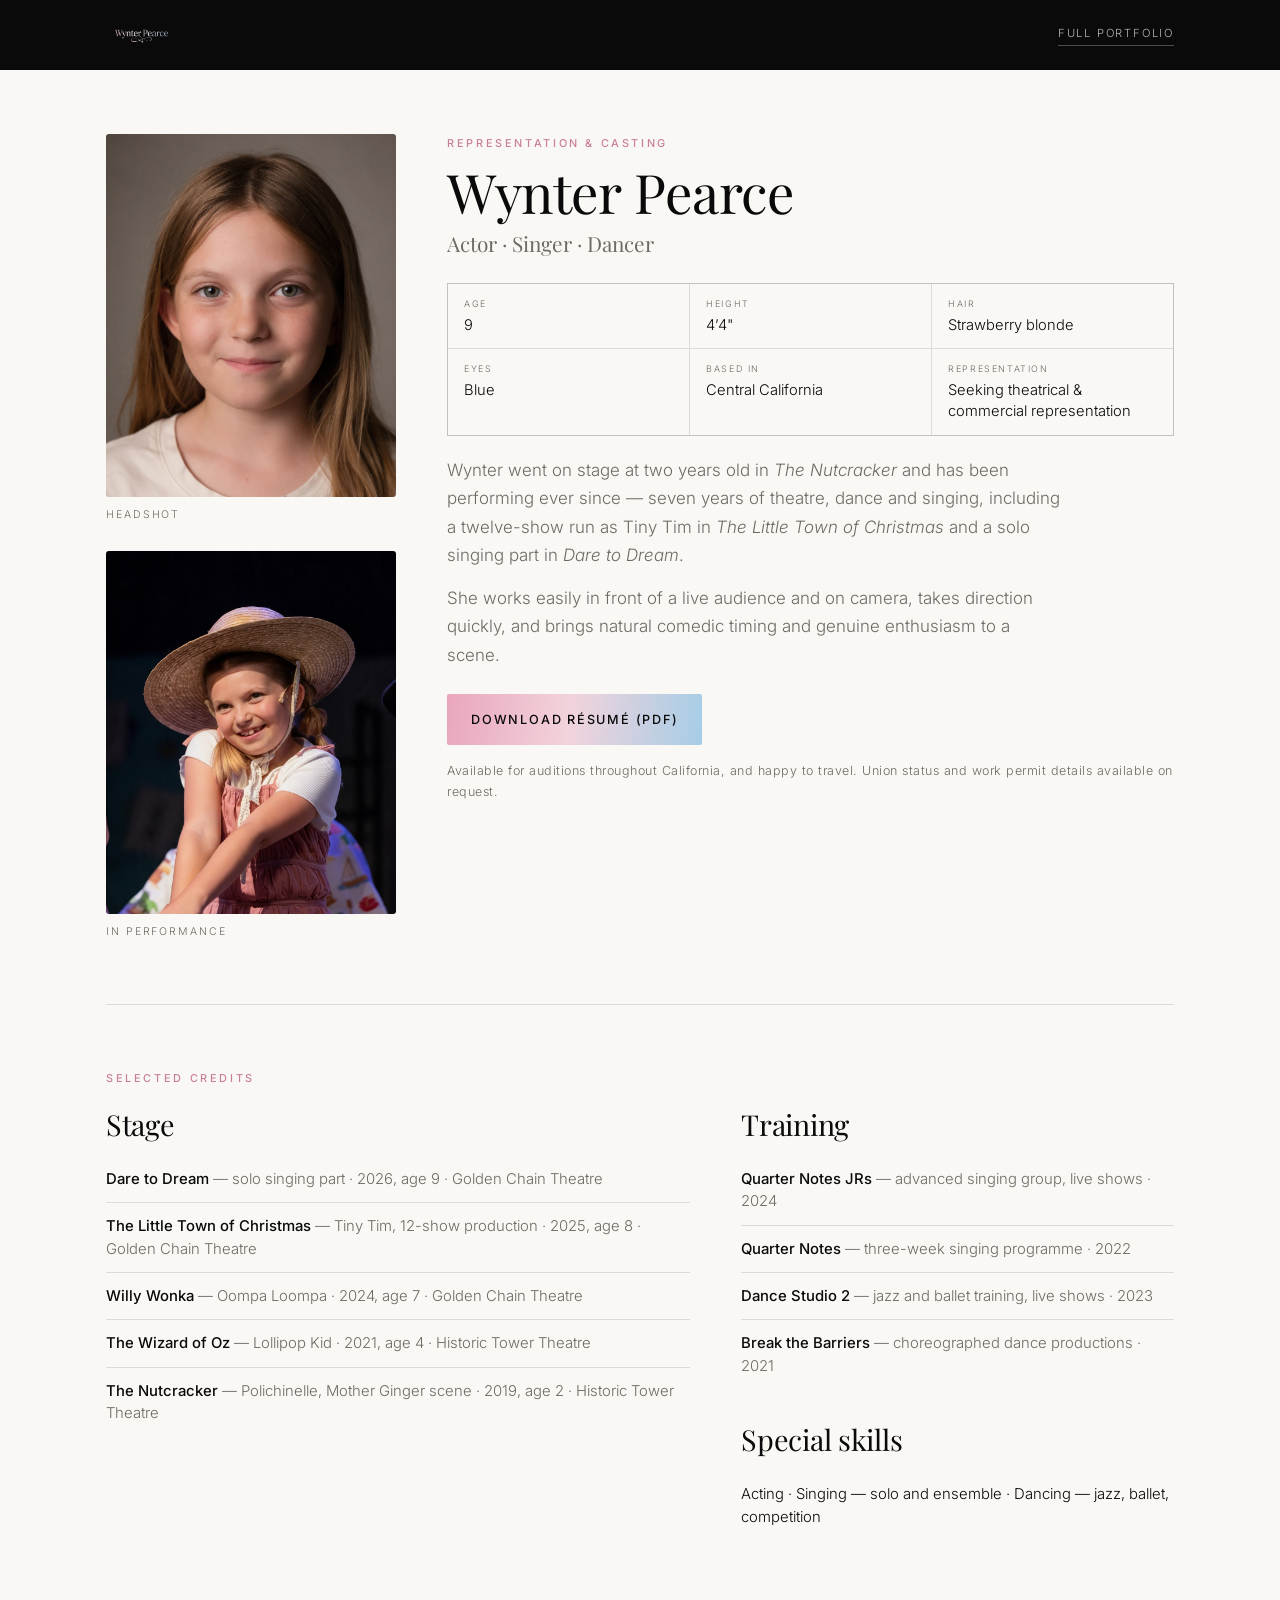
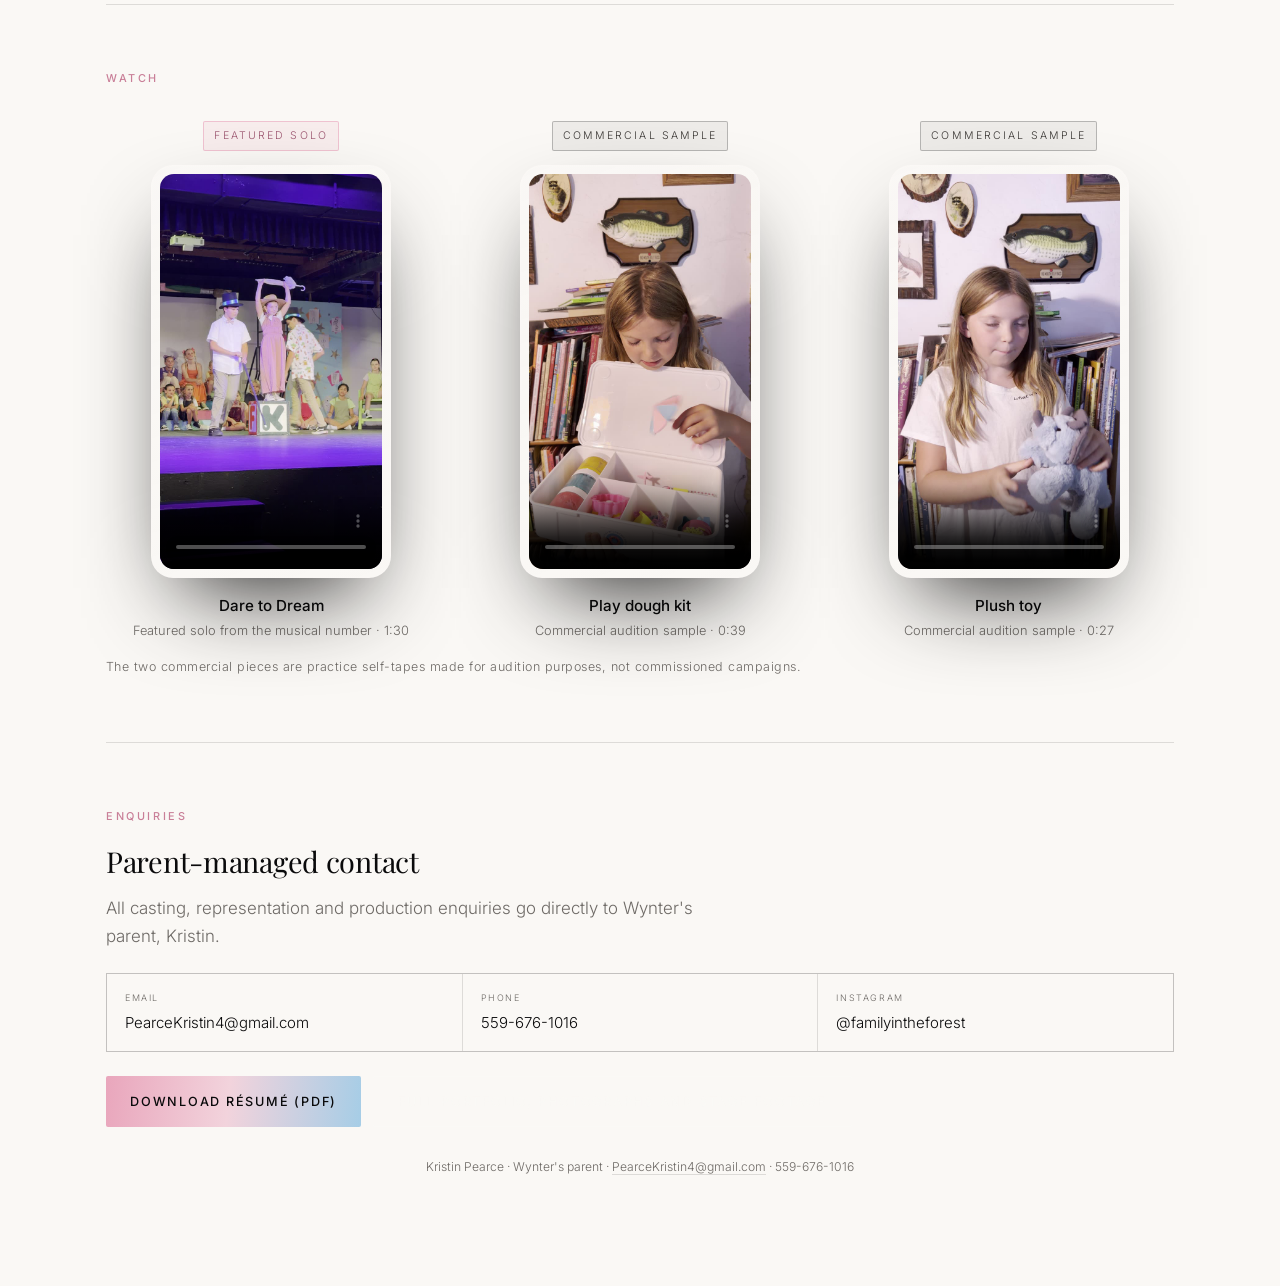
==== commit eadd4595: "Representation page: credits before video, three even players, second shot - featured video on this " ====
--- a/representation/index.html
+++ b/representation/index.html
@@ -4,7 +4,7 @@
 <meta charset="utf-8">
 <meta name="viewport" content="width=device-width, initial-scale=1">
 <title>Wynter Pearce — Representation &amp; Casting | Actor, Singer, Dancer</title>
-<meta name="description" content="Representation and casting information for Wynter Pearce, a nine-year-old actor, singer and dancer from Central California. Performance reel, commercial audition samples, selected credits and a downloadable résumé. Enquiries handled by her parent.">
+<meta name="description" content="Representation and casting information for Wynter Pearce, a nine-year-old actor, singer and dancer from Central California. Singing performance, commercial audition samples, selected credits and a downloadable résumé. Enquiries handled by her parent.">
 <link rel="canonical" href="https://wynterpearce.com/representation">
 <meta name="theme-color" content="#0A0A0B">
 <script>document.documentElement.className += ' js';</script>
@@ -12,7 +12,7 @@
 
 <meta property="og:type" content="profile">
 <meta property="og:title" content="Wynter Pearce — Representation &amp; Casting">
-<meta property="og:description" content="Child actor, singer and dancer in Central California. Performance reel, commercial audition samples and credits for agents and casting directors.">
+<meta property="og:description" content="Child actor, singer and dancer in Central California. Singing performance, commercial audition samples and credits for agents and casting directors.">
 <meta property="og:url" content="https://wynterpearce.com/representation">
 <meta property="og:image" content="https://wynterpearce.com/assets/img/representation-og.jpg">
 <meta property="og:image:width" content="1200">
@@ -20,7 +20,7 @@
 <meta property="og:image:alt" content="Wynter Pearce, actor, singer and dancer">
 <meta name="twitter:card" content="summary_large_image">
 <meta name="twitter:title" content="Wynter Pearce — Representation &amp; Casting">
-<meta name="twitter:description" content="Child actor, singer and dancer in Central California. Performance reel, commercial audition samples and credits.">
+<meta name="twitter:description" content="Child actor, singer and dancer in Central California. Singing performance, commercial audition samples and credits.">
 <meta name="twitter:image" content="https://wynterpearce.com/assets/img/representation-og.jpg">
 
 <link rel="icon" href="../assets/img/favicon.png" type="image/png">
@@ -54,9 +54,11 @@
 .rep__tag{font-family:var(--display); font-size:clamp(1.05rem,1.7vw,1.3rem); color:var(--grey); margin-bottom:20px}
 .rep h2{font-size:clamp(1.3rem,2.4vw,1.8rem); margin-bottom:8px}
 .rep__intro{display:grid; grid-template-columns:minmax(190px,290px) 1fr; gap:clamp(24px,4vw,60px); align-items:start}
+.rep__shots{display:grid; gap:clamp(18px,2.6vw,28px)}
+.rep__shot{margin:0}
 .rep__shot img{width:100%; height:auto; display:block; border-radius:3px}
 .rep__shot figcaption{
-  margin-top:10px; font-size:.66rem; letter-spacing:.18em; text-transform:uppercase; color:var(--grey);
+  margin-top:9px; font-size:.66rem; letter-spacing:.18em; text-transform:uppercase; color:var(--grey);
 }
 .rep__stats{display:grid; grid-template-columns:repeat(3,1fr); gap:1px; margin:22px 0 20px;
   background:var(--hair); border:1px solid var(--hair)}
@@ -67,40 +69,37 @@
 .rep__body + .rep__body{margin-top:14px}
 .rep__actions{display:flex; flex-wrap:wrap; gap:12px; margin-top:24px}
 .rep__meta{margin-top:16px; font-size:.78rem; letter-spacing:.04em; color:var(--grey)}
-.rep__feature{display:grid; grid-template-columns:minmax(220px,300px) 1fr; gap:clamp(24px,4vw,56px); align-items:center}
-.rep__player{width:100%}
-.rep__player .frame{margin:0}
-.rep__player .frame__video{aspect-ratio:9/16}
-.rep__credit{font-family:var(--display); font-size:clamp(1.05rem,1.7vw,1.25rem); margin-bottom:8px}
-.rep__comms{display:grid; grid-template-columns:1fr 1fr; gap:clamp(20px,3vw,40px); margin-top:clamp(30px,4vw,48px)}
-.rep__comms figure{margin:0}
-.rep__comms figcaption{margin-top:14px; font-size:.8rem; color:var(--grey)}
-.rep__comms figcaption strong{display:block; font-weight:500; color:var(--ink); font-size:.9rem; margin-bottom:3px}
 .rep__cols{display:grid; grid-template-columns:1.35fr 1fr; gap:clamp(24px,4vw,60px)}
 .rep__list{margin:0}
-.rep__list li{
-  padding:12px 0; border-bottom:1px solid var(--hair); font-size:.93rem; line-height:1.5;
-}
+.rep__list li{padding:12px 0; border-bottom:1px solid var(--hair); font-size:.93rem; line-height:1.5}
 .rep__list li:last-child{border-bottom:none}
 .rep__list strong{font-weight:500}
 .rep__list em{font-style:normal; color:var(--grey)}
+/* three videos, one row, identical treatment */
+.rep__videos{display:grid; grid-template-columns:repeat(3,1fr); gap:clamp(20px,3vw,40px); margin-top:clamp(22px,3vw,34px)}
+.rep__videos figure{margin:0; display:flex; flex-direction:column; align-items:center; text-align:center}
+.rep__videos .tag{margin-bottom:14px}
+.rep__videos .frame--tight{width:min(240px,100%); margin:0}
+.rep__videos .frame--tight .frame__video{aspect-ratio:9/16}
+.rep__videos .frame__video{background:#0A0A0B}
+.rep__videos figcaption{margin-top:16px; font-size:.8rem; color:var(--grey); line-height:1.55}
+.rep__videos figcaption strong{display:block; font-weight:500; color:var(--ink); font-size:.95rem; margin-bottom:4px}
 .rep__contact{
   display:grid; grid-template-columns:repeat(3,1fr); gap:1px; background:var(--hair);
   border:1px solid var(--hair); margin-top:22px;
 }
-.rep__contact > a, .rep__contact > div{background:var(--paper); padding:16px 18px; display:block}
+.rep__contact > a{background:var(--paper); padding:16px 18px; display:block}
 .rep__contact dt{font-size:.56rem; letter-spacing:.18em; text-transform:uppercase; color:var(--grey); margin-bottom:5px}
-.rep__contact dd, .rep__contact span{display:block; font-size:.94rem; color:var(--ink); margin:0}
-.rep__contact a:hover span{color:var(--rose-deep)}
+.rep__contact dd{display:block; font-size:.94rem; color:var(--ink); margin:0}
+.rep__contact a:hover dd{color:var(--rose-deep)}
 .rep__foot{padding:30px 0 44px; font-size:.76rem; color:var(--grey); text-align:center}
 .rep__foot a{border-bottom:1px solid var(--hair)}
 @media (max-width:820px){
-  .rep__intro, .rep__feature, .rep__cols{grid-template-columns:1fr; gap:26px}
+  .rep__intro, .rep__cols{grid-template-columns:1fr; gap:26px}
   .rep__stats{grid-template-columns:repeat(2,1fr)}
-  .rep__stats > div:last-child{grid-column:1 / -1}
-  .rep__comms{grid-template-columns:1fr}
+  .rep__videos{grid-template-columns:1fr; gap:clamp(30px,7vw,44px)}
+  .rep__videos .frame--tight{width:min(290px,86%)}
   .rep__contact{grid-template-columns:1fr}
-  .rep__player .frame{width:min(300px,84%)}
 }
 </style>
 </head>
@@ -120,10 +119,16 @@
   <!-- ---- who she is, at a glance ---- -->
   <section>
     <div class="rep__intro">
-      <figure class="rep__shot">
-        <img src="../assets/img/headshot-studio.jpg" alt="Wynter Pearce — headshot" width="1000" height="1250">
-        <figcaption>Headshot</figcaption>
-      </figure>
+      <div class="rep__shots">
+        <figure class="rep__shot">
+          <img src="../assets/img/headshot-studio.jpg" alt="Wynter Pearce — headshot" width="1000" height="1250">
+          <figcaption>Headshot</figcaption>
+        </figure>
+        <figure class="rep__shot">
+          <img src="../assets/img/rep-second-shot.jpg" alt="Wynter Pearce on stage in costume" width="1000" height="1250">
+          <figcaption>In performance</figcaption>
+        </figure>
+      </div>
 
       <div>
         <p class="rep__eyebrow">Representation &amp; casting</p>
@@ -149,51 +154,6 @@
         <p class="rep__meta">Available for auditions throughout California, and happy to travel. Union status and work permit details available on request.</p>
       </div>
     </div>
-  </section>
-
-  <!-- ---- featured performance ---- -->
-  <section>
-    <p class="rep__eyebrow">Featured</p>
-    <div class="rep__feature">
-      <div class="rep__player">
-        <div class="frame">
-          <video class="frame__video" controls playsinline preload="none"
-                 poster="../assets/img/poster-reel.jpg"
-                 aria-label="Wynter Pearce performance reel, 90 seconds">
-            <source src="../assets/video/reel-1080.mp4" type="video/mp4">
-          </video>
-        </div>
-      </div>
-      <div>
-        <h2>Performance reel</h2>
-        <p class="rep__credit">Scripted scene &middot; featured solo vocal &middot; ensemble work</p>
-        <p class="rep__body">1:30. Opens on a live scripted scene with dialogue opposite Scrooge, then a featured solo from the musical number <em>Dare to Dream</em>, closing with an ensemble number.</p>
-      </div>
-    </div>
-
-    <div class="rep__comms">
-      <figure>
-        <div class="frame frame--tight">
-          <video class="frame__video" controls playsinline preload="none"
-                 poster="../assets/img/poster-youngwild.jpg"
-                 aria-label="Commercial audition sample: play dough kit">
-            <source src="../assets/video/commercial-youngwild.mp4" type="video/mp4">
-          </video>
-        </div>
-        <figcaption><strong>Play dough kit</strong>Commercial audition sample &middot; 0:39</figcaption>
-      </figure>
-      <figure>
-        <div class="frame frame--tight">
-          <video class="frame__video" controls playsinline preload="none"
-                 poster="../assets/img/poster-aurora.jpg"
-                 aria-label="Commercial audition sample: plush toy">
-            <source src="../assets/video/commercial-aurora.mp4" type="video/mp4">
-          </video>
-        </div>
-        <figcaption><strong>Plush toy</strong>Commercial audition sample &middot; 0:27</figcaption>
-      </figure>
-    </div>
-    <p class="rep__meta">These two are practice self-tapes made for audition purposes, not commissioned campaigns.</p>
   </section>
 
   <!-- ---- credits ---- -->
@@ -226,6 +186,60 @@
     </div>
   </section>
 
+  <!-- ---- performance and audition samples ---- -->
+  <section>
+    <p class="rep__eyebrow">Watch</p>
+
+    <div class="rep__videos">
+      <figure>
+        <span class="tag tag--singing">Featured solo</span>
+        <div class="frame frame--tight">
+          <video class="frame__video" controls playsinline preload="metadata"
+                 poster="../assets/img/poster-dare-to-dream.jpg"
+                 aria-label="Wynter Pearce singing a featured solo from the musical number Dare to Dream">
+            <source src="../assets/video/dare-to-dream-solo.mp4" type="video/mp4">
+          </video>
+        </div>
+        <figcaption>
+          <strong>Dare to Dream</strong>
+          Featured solo from the musical number &middot; 1:30
+        </figcaption>
+      </figure>
+
+      <figure>
+        <span class="tag tag--comm">Commercial sample</span>
+        <div class="frame frame--tight">
+          <video class="frame__video" controls playsinline preload="metadata"
+                 poster="../assets/img/poster-youngwild.jpg"
+                 aria-label="Commercial audition sample: play dough kit">
+            <source src="../assets/video/commercial-youngwild.mp4" type="video/mp4">
+          </video>
+        </div>
+        <figcaption>
+          <strong>Play dough kit</strong>
+          Commercial audition sample &middot; 0:39
+        </figcaption>
+      </figure>
+
+      <figure>
+        <span class="tag tag--comm">Commercial sample</span>
+        <div class="frame frame--tight">
+          <video class="frame__video" controls playsinline preload="metadata"
+                 poster="../assets/img/poster-aurora.jpg"
+                 aria-label="Commercial audition sample: plush toy">
+            <source src="../assets/video/commercial-aurora.mp4" type="video/mp4">
+          </video>
+        </div>
+        <figcaption>
+          <strong>Plush toy</strong>
+          Commercial audition sample &middot; 0:27
+        </figcaption>
+      </figure>
+    </div>
+
+    <p class="rep__meta">The two commercial pieces are practice self-tapes made for audition purposes, not commissioned campaigns.</p>
+  </section>
+
   <!-- ---- contact ---- -->
   <section id="contact">
     <p class="rep__eyebrow">Enquiries</p>
